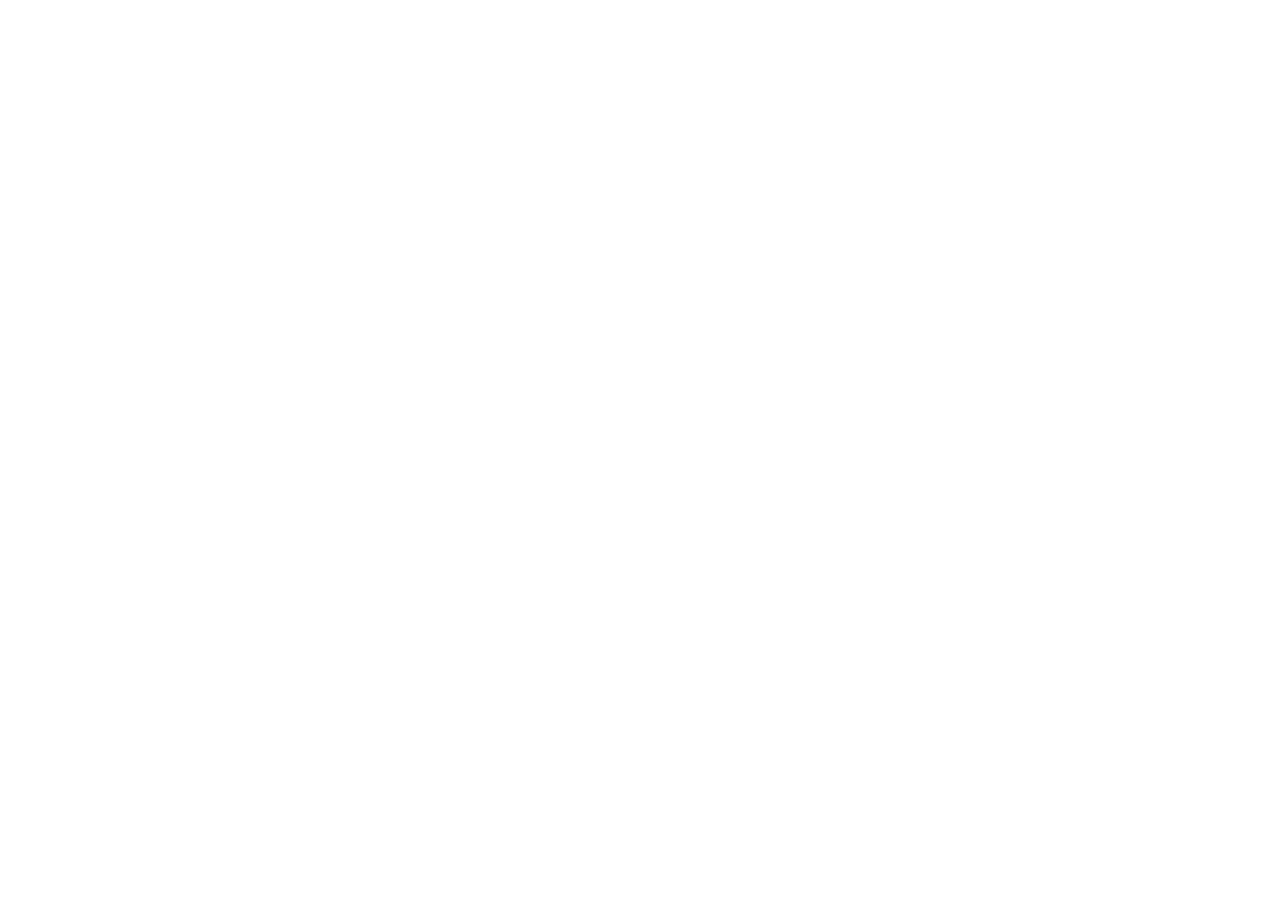
==== index.html @ 013ec2c7 "Initial commit with boilerplate HTML and reset.css." ====
<!DOCTYPE html>
<html>

	<head>
		<meta charset="utf-8">
		<title>Match Game</title>
		<link rel="stylesheet" href="assets/css/reset.css" />
		<link rel="stylesheet" href="assets/css/style.css" />
	</head>

	<body>
		<script src="assets/js/script.js" charset="utf-8"></script>
	</body>

</html>
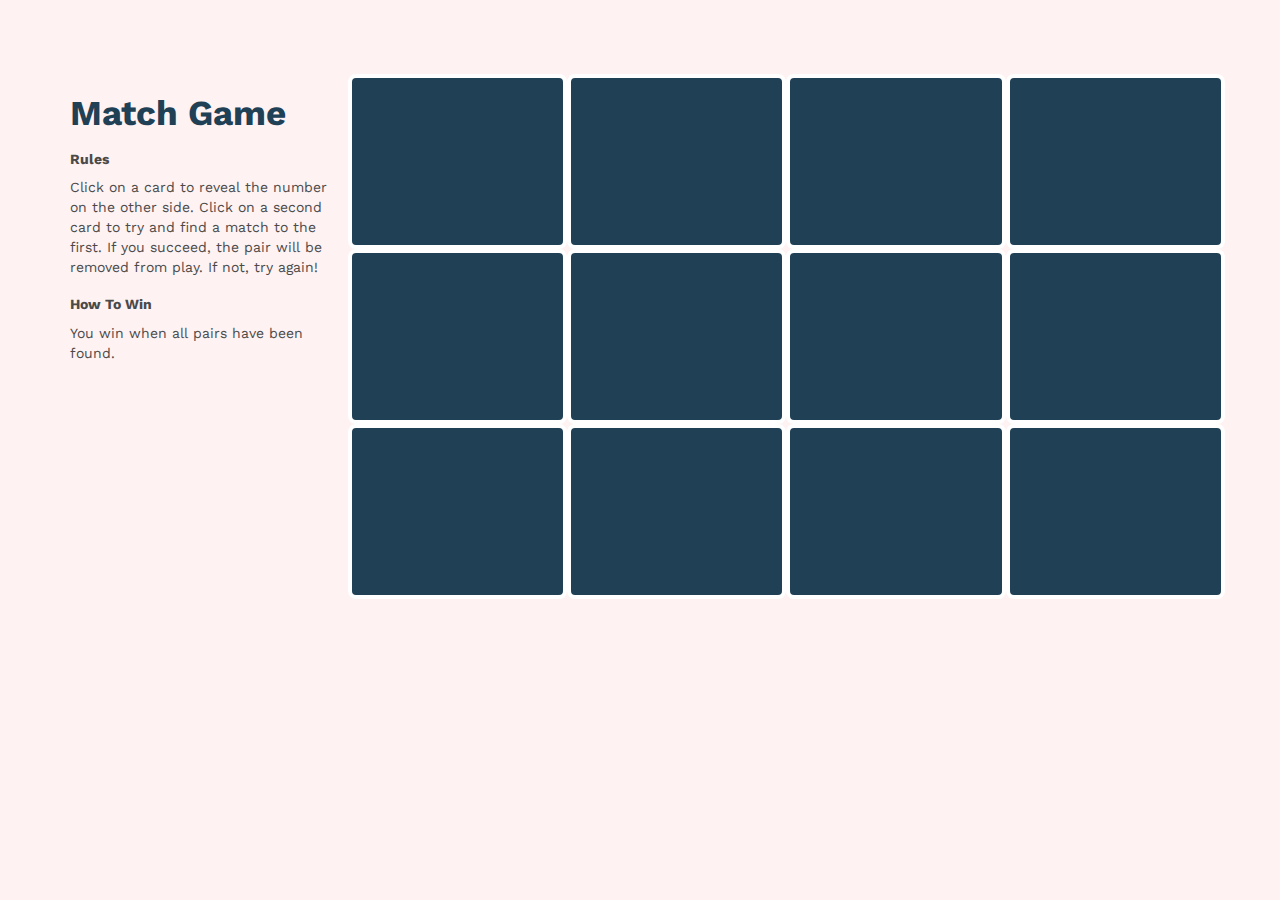
==== commit c4213ece: "Layout and style match game. Add javascript and jQuery to generate cards, and add them to the page." ====
--- a/index.html
+++ b/index.html
@@ -2,14 +2,58 @@
 <html>
 
 	<head>
-		<meta charset="utf-8">
+		<link rel="icon" href="./favicon.png" />
+		<link rel="stylesheet" href="./assets/css/reset.css" />
+		<link href="https://fonts.googleapis.com/css?family=Work+Sans:400,700,900" rel="stylesheet" />
+		<link rel="stylesheet" href="https://maxcdn.bootstrapcdn.com/bootstrap/3.3.7/css/bootstrap.min.css" integrity="sha384-BVYiiSIFeK1dGmJRAkycuHAHRg32OmUcww7on3RYdg4Va+PmSTsz/K68vbdEjh4u" crossorigin="anonymous" />
+		<link rel="stylesheet" href="./assets/css/style.css" />
 		<title>Match Game</title>
-		<link rel="stylesheet" href="assets/css/reset.css" />
-		<link rel="stylesheet" href="assets/css/style.css" />
 	</head>
 
 	<body>
-		<script src="assets/js/script.js" charset="utf-8"></script>
+
+		<div class="container">
+			<div class="row">
+				<div class="col-md-3 col-sm-12">
+					<h1>Match Game</h1>
+					<h2>Rules</h2>
+					<p>Click on a card to reveal the number on the other side. Click on a second card to try and find a match to the first. If you succeed, the pair will be removed from play. If not, try again!</p>
+					<h2>How To Win</h2>
+					<p>You win when all pairs have been found.</p>
+				</div>
+				<div class="col-md-9 col-sm-12" id="game">
+					<div class="row">
+						<div class="col-xs-3 card">
+						</div>
+						<div class="col-xs-3 card">
+						</div>
+						<div class="col-xs-3 card">
+						</div>
+						<div class="col-xs-3 card">
+						</div>
+						<div class="col-xs-3 card">
+						</div>
+						<div class="col-xs-3 card">
+						</div>
+						<div class="col-xs-3 card">
+						</div>
+						<div class="col-xs-3 card">
+						</div>
+						<div class="col-xs-3 card">
+						</div>
+						<div class="col-xs-3 card">
+						</div>
+						<div class="col-xs-3 card">
+						</div>
+						<div class="col-xs-3 card">
+						</div>
+					</div>
+				</div>
+			</div>
+		</div>
+		<script src="https://code.jquery.com/jquery-3.1.1.min.js" integrity="sha256-hVVnYaiADRTO2PzUGmuLJr8BLUSjGIZsDYGmIJLv2b8=" crossorigin="anonymous"></script>
+		<script type="text/javascript" src="./assets/js/match-game.js"></script>
+		<script type="text/javascript" src="./assets/js/tests.js"></script>
 	</body>
 
 </html>
--- a/assets/css/style.css
+++ b/assets/css/style.css
@@ -0,0 +1,38 @@
+html, body {
+  font-size: 14px;
+  font-family: "Work Sans", sans-serif;
+  background-color: rgb(255, 242, 242);
+}
+
+h1 {
+  font-weight: bold;
+  font-size: 2.5rem;
+  color: rgb(32, 64, 86);
+}
+
+h2 {
+  font-size: 1rem;
+  font-weight: bold;
+}
+
+h2, p {
+  color: rgb(74, 74, 74);
+}
+
+.container {
+  margin-top: 5.25rem;
+}
+
+.card {
+  height: 12.5rem;
+  background-color: rgb(32, 64, 86);
+  border: 4px solid #ffffff;
+  border-radius: 8px;
+  display: flex;
+  font-weight: 900;
+  font-size: 7rem;
+  justify-content: center;
+  align-items: center;
+  color: rgb(255, 255, 255);
+  cursor: pointer;
+}
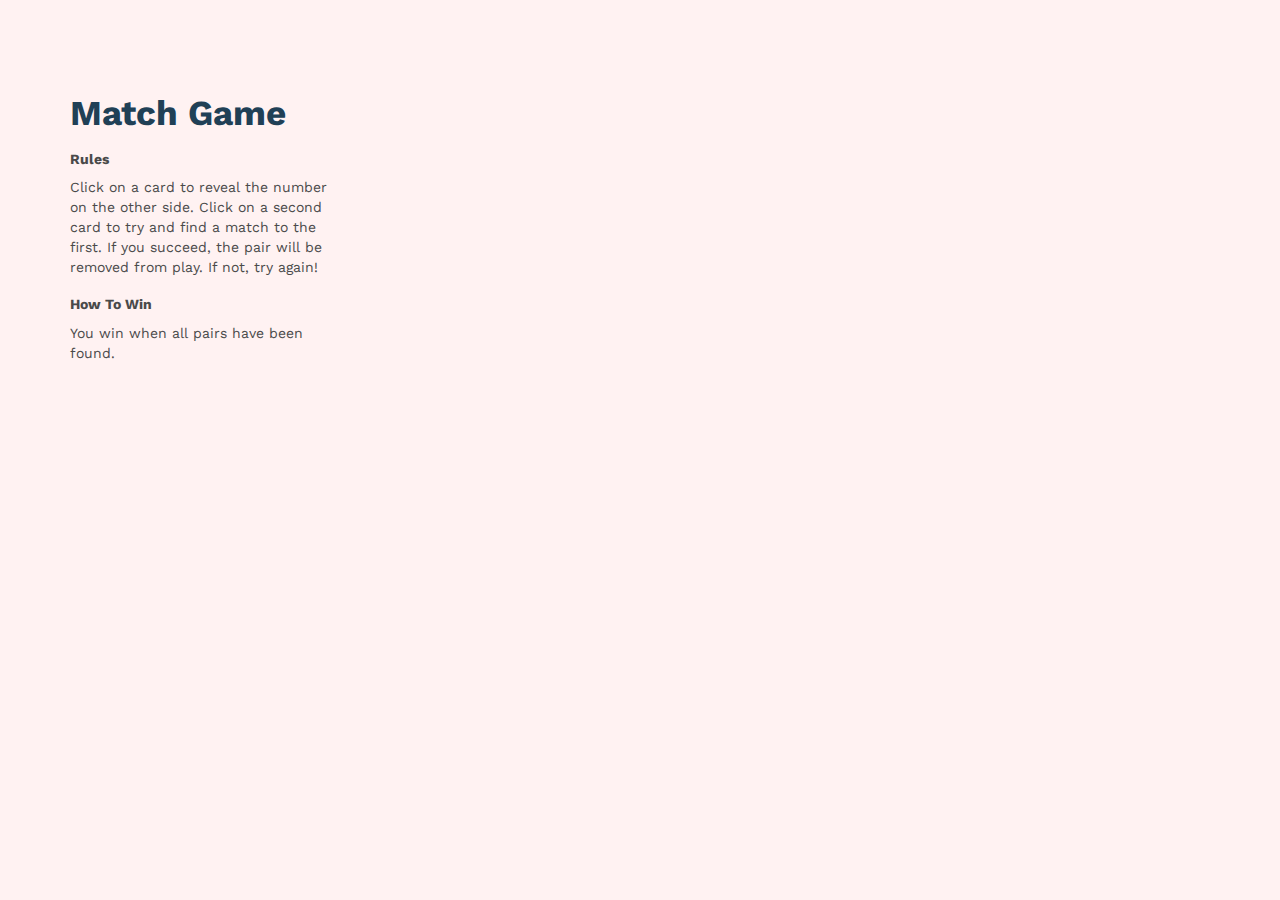
==== commit 872b0efa: "Finish game." ====
--- a/index.html
+++ b/index.html
@@ -22,32 +22,6 @@
 					<p>You win when all pairs have been found.</p>
 				</div>
 				<div class="col-md-9 col-sm-12" id="game">
-					<div class="row">
-						<div class="col-xs-3 card">
-						</div>
-						<div class="col-xs-3 card">
-						</div>
-						<div class="col-xs-3 card">
-						</div>
-						<div class="col-xs-3 card">
-						</div>
-						<div class="col-xs-3 card">
-						</div>
-						<div class="col-xs-3 card">
-						</div>
-						<div class="col-xs-3 card">
-						</div>
-						<div class="col-xs-3 card">
-						</div>
-						<div class="col-xs-3 card">
-						</div>
-						<div class="col-xs-3 card">
-						</div>
-						<div class="col-xs-3 card">
-						</div>
-						<div class="col-xs-3 card">
-						</div>
-					</div>
 				</div>
 			</div>
 		</div>
--- a/assets/css/style.css
+++ b/assets/css/style.css
@@ -36,3 +36,28 @@
   color: rgb(255, 255, 255);
   cursor: pointer;
 }
+
+.win {
+  display: flex;
+  justify-content: center;
+  align-items: center;
+  font-weight: 900;
+  font-size: 7rem;
+  color: rgb(32, 64, 86);
+  cursor: pointer;
+  height: 12.5rem;
+}
+
+.controls {
+  display: flex;
+  justify-content: center;
+  align-items: center;
+  background-color: rgb(32, 64, 86);
+  border: 4px solid #ffffff;
+  font-weight: 900;
+  font-size: 7rem;
+  color: rgb(255, 255, 255);
+  cursor: pointer;
+  height: 12.5rem;
+  border-radius: 8px;
+}
